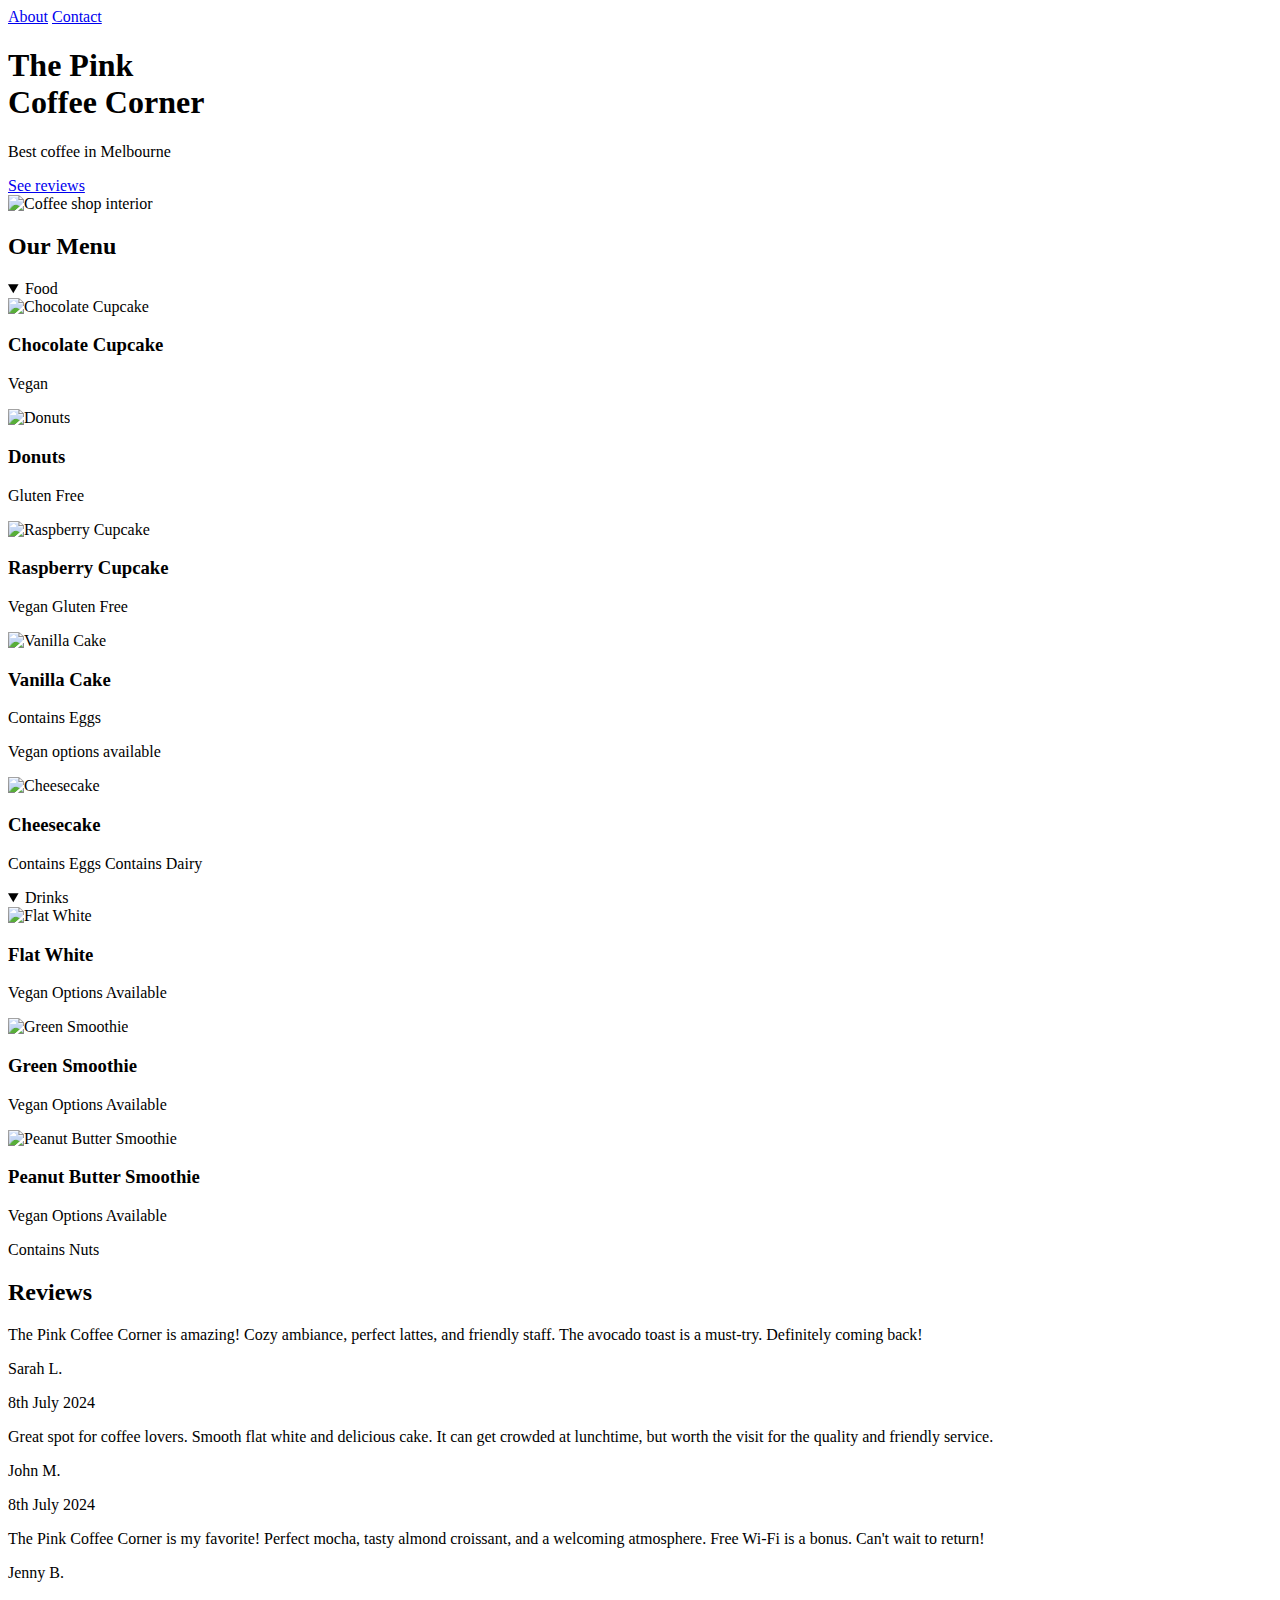
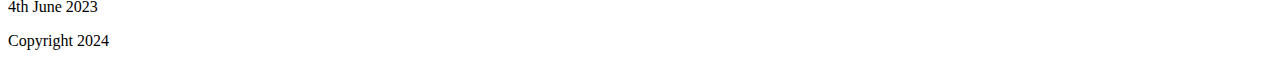
==== index.html @ a11b8ed1 "tpcc" ====
<!DOCTYPE html>
<html lang="en">
<head>
    <meta charset="UTF-8">
    <meta name="viewport" content="width=device-width, initial-scale=1.0">
    <title>The Pink Coffee Corner</title>
    <link rel="stylesheet" href="./styles/style.css">
    <link href="./styles/fontawesome/css/fontawesome.css" rel="stylesheet" />
    <link href="./styles/fontawesome/css/brands.css" rel="stylesheet" />
    <link href="./styles/fontawesome/css/solid.css" rel="stylesheet" />
</head>
<body>

    <nav class="navbar">
        <div class="navbar__logo">
            <a href="./index.html"><i class="fa-solid fa-mug-hot"></i></a>
        </div>
        <div class="navbar__links">
            <a href="./about.html">About</a>
            <a href="./contact.html">Contact</a>
        </div>
    </nav>

    <header class="header">
        <div class="header__content">
            <h1 class="header__title">The Pink <br> Coffee Corner</h1>
            <p class="header__subtitle">Best coffee in Melbourne</p>
            <a href="#reviews" class="header__button">See reviews</a>
        </div>
        <div class="header__image">
            <img src="./img/hero_image.jpg" alt="Coffee shop interior">
        </div>
    </header>

    <main>
        <section class="menu">
            <h2 class="menu__title">Our Menu</h2>

            <details open class="menu__section">
                <summary class="menu__section-title"><i class="fa-solid fa-chevron-down"></i> Food</summary>
                <div class="menu__grid">
                    <div class="menu__item">
                        <img src="./img/chocolate_cupcake.jpg" alt="Chocolate Cupcake">
                        <h3>Chocolate Cupcake</h3>
                        <p><i class="fa-solid fa-leaf"></i> Vegan</p>
                    </div>
                    <div class="menu__item">
                        <img src="./img/donuts.jpg" alt="Donuts">
                        <h3>Donuts</h3>
                        <p><i class="fa-solid fa-wheat-awn-circle-exclamation"></i> Gluten Free</p>
                    </div>
                    <div class="menu__item">
                        <img src="./img/raspberry_cupcake.jpg" alt="Raspberry Cupcake">
                        <h3>Raspberry Cupcake</h3>
                        <p><i class="fa-solid fa-leaf"></i> Vegan<i class="fa-solid fa-wheat-awn-circle-exclamation"></i> Gluten Free</p>
                    </div>
                    <div class="menu__item">
                         <img src="./img/vanilla_cake.jpg" alt="Vanilla Cake">
                        <h3>Vanilla Cake</h3>
                         <p><i class="fa-solid fa-egg"></i> Contains Eggs</p>
                         <p><i class="fa-solid fa-leaf"></i> Vegan options available</p>
                    </div>

                    <div class="menu__item">
                        <img src="./img/cheesecake.jpg" alt="Cheesecake">
                        <h3>Cheesecake</h3>
                        <p><i class="fa-solid fa-egg"></i> Contains Eggs <i class="fa-solid fa-cow"></i> Contains Dairy</p>
                    </div>
                </div>
            </details>

            <details open class="menu__section">
                <summary class="menu__section-title"><i class="fa-solid fa-chevron-down"></i> Drinks</summary>
                <div class="menu__grid">
                    <div class="menu__item">
                        <img src="./img/coffee.jpg" alt="Flat White">
                        <h3>Flat White</h3>
                        <p><i class="fa-solid fa-leaf"></i> Vegan Options Available</p>
                    </div>
                    <div class="menu__item">
                        <img src="./img/green_smoothie.jpg" alt="Green Smoothie">
                        <h3>Green Smoothie</h3>
                        <p><i class="fa-solid fa-leaf"></i> Vegan Options Available</p>
                    </div>
                    <div class="menu__item">
                        <img src="./img/peanut_smoothie.jpg" alt="Peanut Butter Smoothie">
                        <h3>Peanut Butter Smoothie</h3>
                        <p><i class="fa-solid fa-leaf"></i> Vegan Options Available</p>
                        <p><i class="fa-solid fa-hand-dots"></i> Contains Nuts</p>
                    </div>
                </div>
            </details>
        </section>

        <section class="reviews" id="reviews">
            <h2 class="reviews__title">Reviews</h2>
            <div class="reviews__container">
                <div class="reviews__item">
                    <p><i class="fa-solid fa-quote-left"></i> The Pink Coffee Corner is amazing! Cozy ambiance, perfect lattes, and friendly staff. The avocado toast is a must-try. Definitely coming back! <i class="fa-solid fa-quote-right"></i></p>
                    <div class="review-data">
                    <p class="reviews__author">Sarah L.</p>
                    <p class="reviews__author">8th July 2024</p>
                    </div>
                </div>
                <div class="reviews__item">
                    <p><i class="fa-solid fa-quote-left"></i> Great spot for coffee lovers. Smooth flat white and delicious cake. It can get crowded at lunchtime, but worth the visit for the quality and friendly service. <i class="fa-solid fa-quote-right"></i></p>
                    <div class="review-data">
                    <p class="reviews__author">John M.</p>
                    <p class="reviews__author">8th July 2024</p>
                    </div>
                </div>
                <div class="reviews__item">
                    <p><i class="fa-solid fa-quote-left"></i> The Pink Coffee Corner is my favorite! Perfect mocha, tasty almond croissant, and a welcoming atmosphere. Free Wi-Fi is a bonus. Can't wait to return! <i class="fa-solid fa-quote-right"></i></p>
                    <div class="review-data">
                    <p class="reviews__author">Jenny B.</p>
                    <p class="reviews__author">4th June 2023</p>
                    </div>
                </div>
            </div>
        </section>
    </main>

    <footer class="footer">
        <div>
        <a href="./index.html"><i class="fa-solid fa-mug-hot"></i></a>
        <p>Copyright 2024</p>
        </div>
        <a href="https://www.instagram.com"><i class="fa-brands fa-square-instagram"></i></a>
    </footer>

</body>
</html>
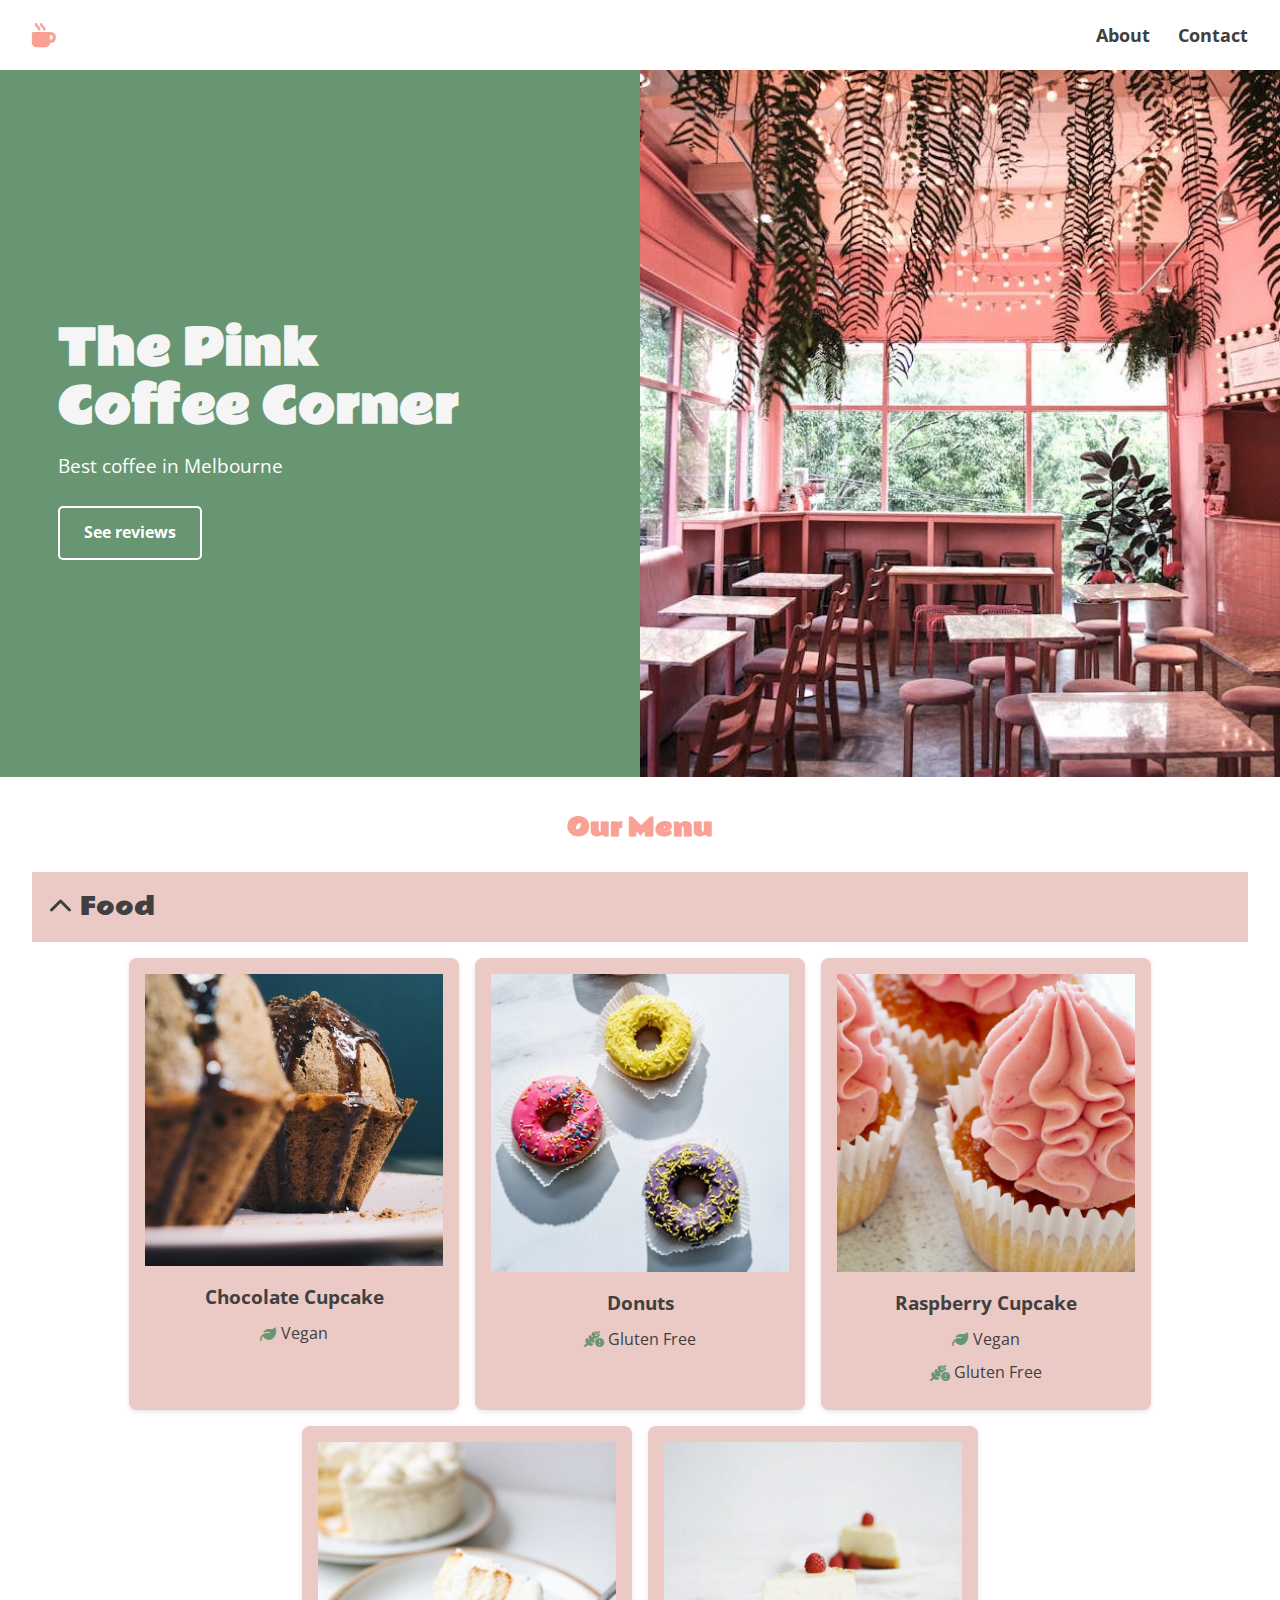
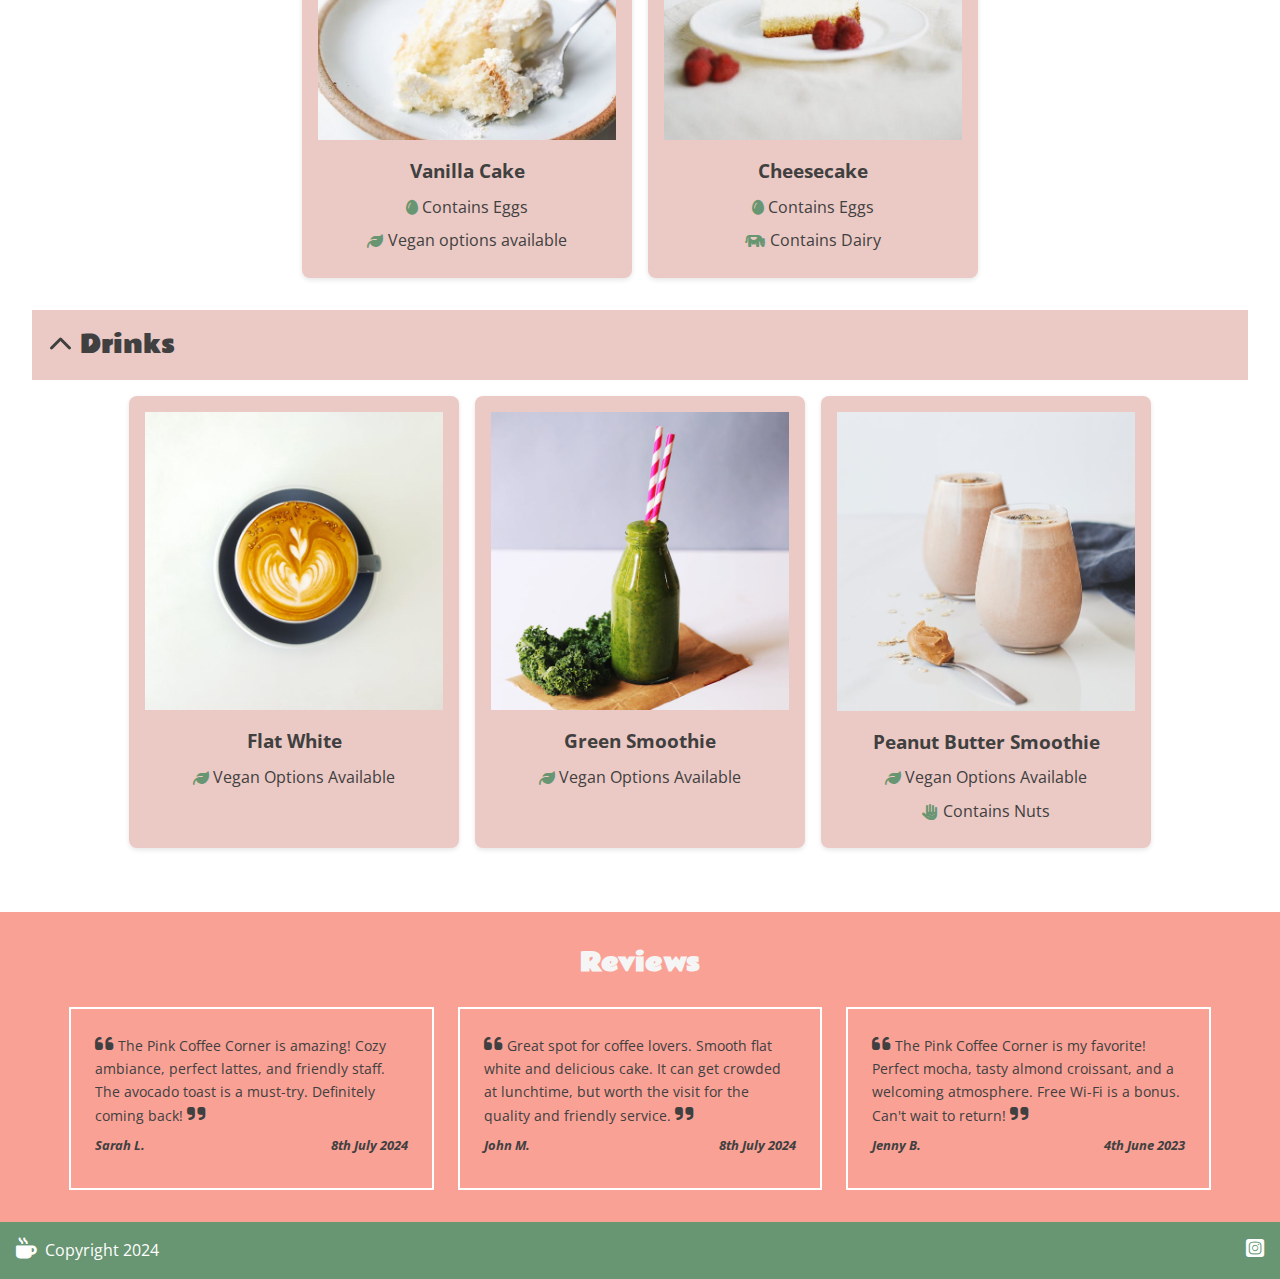
==== commit 011c9031: "tpcc" ====
--- a/index.html
+++ b/index.html
@@ -4,10 +4,16 @@
     <meta charset="UTF-8">
     <meta name="viewport" content="width=device-width, initial-scale=1.0">
     <title>The Pink Coffee Corner</title>
+    <link rel="icon" type="image/x-icon" href="./img/favicon.ico">
     <link rel="stylesheet" href="./styles/style.css">
     <link href="./styles/fontawesome/css/fontawesome.css" rel="stylesheet" />
     <link href="./styles/fontawesome/css/brands.css" rel="stylesheet" />
     <link href="./styles/fontawesome/css/solid.css" rel="stylesheet" />
+    <script>(function(w,d,s,l,i){w[l]=w[l]||[];w[l].push({'gtm.start':
+    new Date().getTime(),event:'gtm.js'});var f=d.getElementsByTagName(s)[0],
+    j=d.createElement(s),dl=l!='dataLayer'?'&l='+l:'';j.async=true;j.src=
+    'https://www.googletagmanager.com/gtm.js?id='+i+dl;f.parentNode.insertBefore(j,f);
+    })(window,document,'script','dataLayer','GTM-TVP668D');</script>
 </head>
 <body>
 
@@ -52,7 +58,8 @@
                     <div class="menu__item">
                         <img src="./img/raspberry_cupcake.jpg" alt="Raspberry Cupcake">
                         <h3>Raspberry Cupcake</h3>
-                        <p><i class="fa-solid fa-leaf"></i> Vegan<i class="fa-solid fa-wheat-awn-circle-exclamation"></i> Gluten Free</p>
+                        <p><i class="fa-solid fa-leaf"></i> Vegan</p>
+                        <p><i class="fa-solid fa-wheat-awn-circle-exclamation"></i> Gluten Free</p>
                     </div>
                     <div class="menu__item">
                          <img src="./img/vanilla_cake.jpg" alt="Vanilla Cake">
@@ -64,7 +71,8 @@
                     <div class="menu__item">
                         <img src="./img/cheesecake.jpg" alt="Cheesecake">
                         <h3>Cheesecake</h3>
-                        <p><i class="fa-solid fa-egg"></i> Contains Eggs <i class="fa-solid fa-cow"></i> Contains Dairy</p>
+                        <p><i class="fa-solid fa-egg"></i> Contains Eggs</p>
+                        <p><i class="fa-solid fa-cow"></i> Contains Dairy</p>
                     </div>
                 </div>
             </details>
--- a/styles/style.css
+++ b/styles/style.css
@@ -0,0 +1,600 @@
+@import url("https://fonts.googleapis.com/css2?family=Open+Sans:ital,wght@0,400;0,700;1,700&family=Rammetto+One&display=swap");
+body {
+  font-family: "Open Sans", sans-serif;
+  color: #404040;
+  line-height: 1.6;
+}
+
+/*! normalize.css v8.0.1 | MIT License | github.com/necolas/normalize.css */
+/* Document
+   ========================================================================== */
+/**
+ * 1. Correct the line height in all browsers.
+ * 2. Prevent adjustments of font size after orientation changes in iOS.
+ */
+* {
+  box-sizing: border-box;
+  margin: 0;
+  padding: 0;
+}
+
+html {
+  line-height: 1.15; /* 1 */
+  -webkit-text-size-adjust: 100%; /* 2 */
+}
+
+/* Sections
+   ========================================================================== */
+/**
+ * Remove the margin in all browsers.
+ */
+body {
+  margin: 0;
+  display: flex;
+  flex-direction: column;
+  min-height: 100vh;
+}
+
+/**
+ * Render the `main` element consistently in IE.
+ */
+main {
+  display: block;
+  flex: 1;
+}
+
+/**
+ * Correct the font size and margin on `h1` elements within `section` and
+ * `article` contexts in Chrome, Firefox, and Safari.
+ */
+h1 {
+  font-size: 2em;
+  margin: 0.67em 0;
+}
+
+/* Grouping content
+   ========================================================================== */
+/**
+ * 1. Add the correct box sizing in Firefox.
+ * 2. Show the overflow in Edge and IE.
+ */
+hr {
+  box-sizing: content-box; /* 1 */
+  height: 0; /* 1 */
+  overflow: visible; /* 2 */
+}
+
+/**
+ * 1. Correct the inheritance and scaling of font size in all browsers.
+ * 2. Correct the odd `em` font sizing in all browsers.
+ */
+pre {
+  font-family: monospace, monospace; /* 1 */
+  font-size: 1em; /* 2 */
+}
+
+/* Text-level semantics
+   ========================================================================== */
+/**
+ * Remove the gray background on active links in IE 10.
+ */
+a {
+  background-color: transparent;
+}
+
+/**
+ * 1. Remove the bottom border in Chrome 57-
+ * 2. Add the correct text decoration in Chrome, Edge, IE, Opera, and Safari.
+ */
+abbr[title] {
+  border-bottom: none; /* 1 */
+  text-decoration: underline; /* 2 */
+  text-decoration: underline dotted; /* 2 */
+}
+
+/**
+ * Add the correct font weight in Chrome, Edge, and Safari.
+ */
+b,
+strong {
+  font-weight: bolder;
+}
+
+/**
+ * 1. Correct the inheritance and scaling of font size in all browsers.
+ * 2. Correct the odd `em` font sizing in all browsers.
+ */
+code,
+kbd,
+samp {
+  font-family: monospace, monospace; /* 1 */
+  font-size: 1em; /* 2 */
+}
+
+/**
+ * Add the correct font size in all browsers.
+ */
+small {
+  font-size: 80%;
+}
+
+/**
+ * Prevent `sub` and `sup` elements from affecting the line height in
+ * all browsers.
+ */
+sub,
+sup {
+  font-size: 75%;
+  line-height: 0;
+  position: relative;
+  vertical-align: baseline;
+}
+
+sub {
+  bottom: -0.25em;
+}
+
+sup {
+  top: -0.5em;
+}
+
+/* Embedded content
+   ========================================================================== */
+/**
+ * Remove the border on images inside links in IE 10.
+ */
+img {
+  border-style: none;
+}
+
+/* Forms
+   ========================================================================== */
+/**
+ * 1. Change the font styles in all browsers.
+ * 2. Remove the margin in Firefox and Safari.
+ */
+button,
+input,
+optgroup,
+select,
+textarea {
+  font-family: inherit; /* 1 */
+  font-size: 100%; /* 1 */
+  line-height: 1.15; /* 1 */
+  margin: 0; /* 2 */
+}
+
+/**
+ * Show the overflow in IE.
+ * 1. Show the overflow in Edge.
+ */
+button,
+input { /* 1 */
+  overflow: visible;
+}
+
+/**
+ * Remove the inheritance of text transform in Edge, Firefox, and IE.
+ * 1. Remove the inheritance of text transform in Firefox.
+ */
+button,
+select { /* 1 */
+  text-transform: none;
+}
+
+/**
+ * Correct the inability to style clickable types in iOS and Safari.
+ */
+button,
+[type=button],
+[type=reset],
+[type=submit] {
+  -webkit-appearance: button;
+}
+
+/**
+ * Remove the inner border and padding in Firefox.
+ */
+button::-moz-focus-inner,
+[type=button]::-moz-focus-inner,
+[type=reset]::-moz-focus-inner,
+[type=submit]::-moz-focus-inner {
+  border-style: none;
+  padding: 0;
+}
+
+/**
+ * Restore the focus styles unset by the previous rule.
+ */
+button:-moz-focusring,
+[type=button]:-moz-focusring,
+[type=reset]:-moz-focusring,
+[type=submit]:-moz-focusring {
+  outline: 1px dotted ButtonText;
+}
+
+/**
+ * Correct the padding in Firefox.
+ */
+fieldset {
+  padding: 0.35em 0.75em 0.625em;
+}
+
+/**
+ * 1. Correct the text wrapping in Edge and IE.
+ * 2. Correct the color inheritance from `fieldset` elements in IE.
+ * 3. Remove the padding so developers are not caught out when they zero out
+ *    `fieldset` elements in all browsers.
+ */
+legend {
+  box-sizing: border-box; /* 1 */
+  color: inherit; /* 2 */
+  display: table; /* 1 */
+  max-width: 100%; /* 1 */
+  padding: 0; /* 3 */
+  white-space: normal; /* 1 */
+}
+
+/**
+ * Add the correct vertical alignment in Chrome, Firefox, and Opera.
+ */
+progress {
+  vertical-align: baseline;
+}
+
+/**
+ * Remove the default vertical scrollbar in IE 10+.
+ */
+textarea {
+  overflow: auto;
+}
+
+/**
+ * 1. Add the correct box sizing in IE 10.
+ * 2. Remove the padding in IE 10.
+ */
+[type=checkbox],
+[type=radio] {
+  box-sizing: border-box; /* 1 */
+  padding: 0; /* 2 */
+}
+
+/**
+ * Correct the cursor style of increment and decrement buttons in Chrome.
+ */
+[type=number]::-webkit-inner-spin-button,
+[type=number]::-webkit-outer-spin-button {
+  height: auto;
+}
+
+/**
+ * 1. Correct the odd appearance in Chrome and Safari.
+ * 2. Correct the outline style in Safari.
+ */
+[type=search] {
+  -webkit-appearance: textfield; /* 1 */
+  outline-offset: -2px; /* 2 */
+}
+
+/**
+ * Remove the inner padding in Chrome and Safari on macOS.
+ */
+[type=search]::-webkit-search-decoration {
+  -webkit-appearance: none;
+}
+
+/**
+ * 1. Correct the inability to style clickable types in iOS and Safari.
+ * 2. Change font properties to `inherit` in Safari.
+ */
+::-webkit-file-upload-button {
+  -webkit-appearance: button; /* 1 */
+  font: inherit; /* 2 */
+}
+
+/* Interactive
+   ========================================================================== */
+/*
+ * Add the correct display in Edge, IE 10+, and Firefox.
+ */
+details {
+  display: block;
+}
+
+/*
+ * Add the correct display in all browsers.
+ */
+summary {
+  display: list-item;
+}
+
+/* Misc
+   ========================================================================== */
+/**
+ * Add the correct display in IE 10+.
+ */
+template {
+  display: none;
+}
+
+/**
+ * Add the correct display in IE 10.
+ */
+[hidden] {
+  display: none;
+}
+
+a {
+  text-decoration: none;
+  color: inherit;
+}
+
+img {
+  max-width: 100%;
+  height: auto;
+  display: block;
+}
+
+.navbar {
+  display: flex;
+  justify-content: center;
+  align-items: center;
+  position: sticky;
+  top: 0;
+  background-color: white;
+  padding: 1rem 2rem;
+  justify-content: space-between;
+}
+.navbar__logo {
+  font-size: 1.5rem;
+  color: #FAA196;
+}
+.navbar__links a {
+  margin-left: 1.5rem;
+  font-size: 1.1rem;
+  font-weight: bold;
+}
+.navbar__links a:hover {
+  color: #FAA196;
+}
+
+.header {
+  display: flex;
+  flex-wrap: wrap;
+  color: white;
+  min-height: 400px;
+}
+.header__content {
+  flex: 0 0 50%;
+  max-height: 85vh;
+  min-width: 300px;
+  padding: 2rem;
+  padding-left: 4.5vw;
+  background-color: #689572;
+  display: flex;
+  flex-direction: column;
+  justify-content: center;
+  align-items: flex-start;
+}
+@media (max-width: 768px) {
+  .header__content {
+    background-color: rgba(104, 149, 114, 0.8);
+    align-items: center;
+    text-align: center;
+    flex-basis: 100%;
+  }
+}
+@media (max-width: 360px) {
+  .header__content {
+    min-width: 0;
+    padding: 0;
+  }
+}
+.header__title {
+  font-family: "Rammetto One", cursive;
+  font-size: 3rem;
+  margin-bottom: 1rem;
+  line-height: 1.2;
+  color: whitesmoke;
+}
+.header__subtitle {
+  font-size: 1.2rem;
+  margin-bottom: 1.5rem;
+}
+.header__button {
+  background-color: #689572;
+  color: white;
+  padding: 0.75rem 1.5rem;
+  border-radius: 5px;
+  font-weight: bold;
+  display: inline-block;
+  border: 2px solid white;
+  text-align: center;
+}
+.header__button:hover {
+  background-color: #82A289;
+}
+.header__image {
+  flex: 0 0 50%;
+  max-height: 85vh;
+  min-width: 300px;
+  overflow: hidden;
+}
+.header__image img {
+  width: 100%;
+  height: 100%;
+  object-fit: cover;
+  object-position: bottom;
+}
+@media (max-width: 768px) {
+  .header__image {
+    display: none;
+  }
+}
+@media (max-width: 768px) {
+  .header {
+    background-image: url("../img/hero_image.jpg");
+    background-size: cover;
+    background-position: center;
+    padding: 2rem;
+  }
+}
+@media (max-width: 360px) {
+  .header {
+    padding: 0;
+  }
+}
+
+.menu {
+  max-width: 1280px;
+  padding: 2rem;
+  margin: 0 auto;
+}
+.menu__title {
+  font-family: "Rammetto One", cursive;
+  color: #404040;
+  text-align: center;
+  margin-bottom: 1.5rem;
+  color: #FAA196;
+}
+.menu__section {
+  margin-bottom: 1rem;
+}
+.menu__section[open] .menu__section-title i {
+  transform: rotate(180deg);
+}
+.menu__section-title {
+  font-family: "Rammetto One", cursive;
+  font-size: 1.5rem;
+  padding: 1rem;
+  cursor: pointer;
+  background-color: #EBC9C4;
+  display: flex;
+  align-items: center;
+}
+.menu__section-title i {
+  margin-right: 0.5rem;
+}
+.menu__grid {
+  display: flex;
+  justify-content: center;
+  flex-wrap: wrap;
+  gap: 1rem;
+  padding: 1rem;
+}
+.menu__item {
+  flex: 0 1 auto;
+  max-width: 330px;
+  background-color: #EBC9C4;
+  border-radius: 8px;
+  overflow: hidden;
+  box-shadow: 0 2px 5px rgba(0, 0, 0, 0.1);
+  padding: 1rem;
+  display: flex;
+  flex-direction: column;
+  align-items: center;
+}
+@media (max-width: 768px) {
+  .menu__item {
+    width: 48%;
+    max-width: 450px;
+  }
+}
+@media (max-width: 480px) {
+  .menu__item {
+    flex: 1 1 100%;
+    max-width: 100%;
+  }
+}
+.menu__item h3 {
+  font-size: 1.2rem;
+  padding: 0.5rem;
+  text-align: center;
+}
+.menu__item p {
+  text-align: left;
+  padding-bottom: 0.5rem;
+  display: flex;
+  align-items: center;
+}
+.menu__item p i {
+  margin-right: 0.3rem;
+  color: #689572;
+}
+.menu__item img {
+  width: 100%;
+  display: block;
+  margin-bottom: 0.5rem;
+}
+
+.reviews {
+  padding: 2rem;
+  background-color: #FAA196;
+}
+.reviews__title {
+  font-family: "Rammetto One", cursive;
+  color: #404040;
+  text-align: center;
+  margin-bottom: 1.5rem;
+  color: whitesmoke;
+}
+.reviews__container {
+  display: flex;
+  justify-content: center;
+  flex-wrap: wrap;
+  gap: 1.5rem;
+}
+@media (max-width: 768px) {
+  .reviews__container {
+    flex-direction: column;
+  }
+}
+.reviews__item {
+  flex-basis: 30%;
+  background-color: #FAA196;
+  padding: 1.5rem;
+  border: 2px solid white;
+}
+.reviews__item p {
+  margin-bottom: 0.5rem;
+  font-size: 0.9rem;
+}
+.reviews__item i {
+  font-size: 1.3rem;
+}
+.reviews__author {
+  font-style: italic;
+  color: #404040;
+  font-weight: bold;
+  font-size: 0.8rem !important;
+}
+.reviews__date {
+  font-style: italic;
+  color: #404040;
+  font-size: 0.8rem !important;
+  margin-bottom: 0;
+}
+.reviews .review-data {
+  display: flex;
+  justify-content: space-between;
+  align-items: center;
+}
+
+.footer {
+  display: flex;
+  align-items: center;
+  padding: 1rem;
+  background-color: #689572;
+  color: white;
+  justify-content: space-between;
+}
+.footer i {
+  font-size: 1.3rem;
+}
+.footer div {
+  display: flex;
+  align-items: center;
+  gap: 0.5rem;
+}
+
+/*# sourceMappingURL=style.css.map */
--- a/styles/fontawesome/css/brands.css
+++ b/styles/fontawesome/css/brands.css
@@ -0,0 +1,1609 @@
+/*!
+ * Font Awesome Free 6.7.2 by @fontawesome - https://fontawesome.com
+ * License - https://fontawesome.com/license/free (Icons: CC BY 4.0, Fonts: SIL OFL 1.1, Code: MIT License)
+ * Copyright 2024 Fonticons, Inc.
+ */
+:root, :host {
+  --fa-style-family-brands: 'Font Awesome 6 Brands';
+  --fa-font-brands: normal 400 1em/1 'Font Awesome 6 Brands'; }
+
+@font-face {
+  font-family: 'Font Awesome 6 Brands';
+  font-style: normal;
+  font-weight: 400;
+  font-display: block;
+  src: url("../webfonts/fa-brands-400.woff2") format("woff2"), url("../webfonts/fa-brands-400.ttf") format("truetype"); }
+
+.fab,
+.fa-brands {
+  font-weight: 400; }
+
+.fa-monero {
+  --fa: "\f3d0"; }
+
+.fa-hooli {
+  --fa: "\f427"; }
+
+.fa-yelp {
+  --fa: "\f1e9"; }
+
+.fa-cc-visa {
+  --fa: "\f1f0"; }
+
+.fa-lastfm {
+  --fa: "\f202"; }
+
+.fa-shopware {
+  --fa: "\f5b5"; }
+
+.fa-creative-commons-nc {
+  --fa: "\f4e8"; }
+
+.fa-aws {
+  --fa: "\f375"; }
+
+.fa-redhat {
+  --fa: "\f7bc"; }
+
+.fa-yoast {
+  --fa: "\f2b1"; }
+
+.fa-cloudflare {
+  --fa: "\e07d"; }
+
+.fa-ups {
+  --fa: "\f7e0"; }
+
+.fa-pixiv {
+  --fa: "\e640"; }
+
+.fa-wpexplorer {
+  --fa: "\f2de"; }
+
+.fa-dyalog {
+  --fa: "\f399"; }
+
+.fa-bity {
+  --fa: "\f37a"; }
+
+.fa-stackpath {
+  --fa: "\f842"; }
+
+.fa-buysellads {
+  --fa: "\f20d"; }
+
+.fa-first-order {
+  --fa: "\f2b0"; }
+
+.fa-modx {
+  --fa: "\f285"; }
+
+.fa-guilded {
+  --fa: "\e07e"; }
+
+.fa-vnv {
+  --fa: "\f40b"; }
+
+.fa-square-js {
+  --fa: "\f3b9"; }
+
+.fa-js-square {
+  --fa: "\f3b9"; }
+
+.fa-microsoft {
+  --fa: "\f3ca"; }
+
+.fa-qq {
+  --fa: "\f1d6"; }
+
+.fa-orcid {
+  --fa: "\f8d2"; }
+
+.fa-java {
+  --fa: "\f4e4"; }
+
+.fa-invision {
+  --fa: "\f7b0"; }
+
+.fa-creative-commons-pd-alt {
+  --fa: "\f4ed"; }
+
+.fa-centercode {
+  --fa: "\f380"; }
+
+.fa-glide-g {
+  --fa: "\f2a6"; }
+
+.fa-drupal {
+  --fa: "\f1a9"; }
+
+.fa-jxl {
+  --fa: "\e67b"; }
+
+.fa-dart-lang {
+  --fa: "\e693"; }
+
+.fa-hire-a-helper {
+  --fa: "\f3b0"; }
+
+.fa-creative-commons-by {
+  --fa: "\f4e7"; }
+
+.fa-unity {
+  --fa: "\e049"; }
+
+.fa-whmcs {
+  --fa: "\f40d"; }
+
+.fa-rocketchat {
+  --fa: "\f3e8"; }
+
+.fa-vk {
+  --fa: "\f189"; }
+
+.fa-untappd {
+  --fa: "\f405"; }
+
+.fa-mailchimp {
+  --fa: "\f59e"; }
+
+.fa-css3-alt {
+  --fa: "\f38b"; }
+
+.fa-square-reddit {
+  --fa: "\f1a2"; }
+
+.fa-reddit-square {
+  --fa: "\f1a2"; }
+
+.fa-vimeo-v {
+  --fa: "\f27d"; }
+
+.fa-contao {
+  --fa: "\f26d"; }
+
+.fa-square-font-awesome {
+  --fa: "\e5ad"; }
+
+.fa-deskpro {
+  --fa: "\f38f"; }
+
+.fa-brave {
+  --fa: "\e63c"; }
+
+.fa-sistrix {
+  --fa: "\f3ee"; }
+
+.fa-square-instagram {
+  --fa: "\e055"; }
+
+.fa-instagram-square {
+  --fa: "\e055"; }
+
+.fa-battle-net {
+  --fa: "\f835"; }
+
+.fa-the-red-yeti {
+  --fa: "\f69d"; }
+
+.fa-square-hacker-news {
+  --fa: "\f3af"; }
+
+.fa-hacker-news-square {
+  --fa: "\f3af"; }
+
+.fa-edge {
+  --fa: "\f282"; }
+
+.fa-threads {
+  --fa: "\e618"; }
+
+.fa-napster {
+  --fa: "\f3d2"; }
+
+.fa-square-snapchat {
+  --fa: "\f2ad"; }
+
+.fa-snapchat-square {
+  --fa: "\f2ad"; }
+
+.fa-google-plus-g {
+  --fa: "\f0d5"; }
+
+.fa-artstation {
+  --fa: "\f77a"; }
+
+.fa-markdown {
+  --fa: "\f60f"; }
+
+.fa-sourcetree {
+  --fa: "\f7d3"; }
+
+.fa-google-plus {
+  --fa: "\f2b3"; }
+
+.fa-diaspora {
+  --fa: "\f791"; }
+
+.fa-foursquare {
+  --fa: "\f180"; }
+
+.fa-stack-overflow {
+  --fa: "\f16c"; }
+
+.fa-github-alt {
+  --fa: "\f113"; }
+
+.fa-phoenix-squadron {
+  --fa: "\f511"; }
+
+.fa-pagelines {
+  --fa: "\f18c"; }
+
+.fa-algolia {
+  --fa: "\f36c"; }
+
+.fa-red-river {
+  --fa: "\f3e3"; }
+
+.fa-creative-commons-sa {
+  --fa: "\f4ef"; }
+
+.fa-safari {
+  --fa: "\f267"; }
+
+.fa-google {
+  --fa: "\f1a0"; }
+
+.fa-square-font-awesome-stroke {
+  --fa: "\f35c"; }
+
+.fa-font-awesome-alt {
+  --fa: "\f35c"; }
+
+.fa-atlassian {
+  --fa: "\f77b"; }
+
+.fa-linkedin-in {
+  --fa: "\f0e1"; }
+
+.fa-digital-ocean {
+  --fa: "\f391"; }
+
+.fa-nimblr {
+  --fa: "\f5a8"; }
+
+.fa-chromecast {
+  --fa: "\f838"; }
+
+.fa-evernote {
+  --fa: "\f839"; }
+
+.fa-hacker-news {
+  --fa: "\f1d4"; }
+
+.fa-creative-commons-sampling {
+  --fa: "\f4f0"; }
+
+.fa-adversal {
+  --fa: "\f36a"; }
+
+.fa-creative-commons {
+  --fa: "\f25e"; }
+
+.fa-watchman-monitoring {
+  --fa: "\e087"; }
+
+.fa-fonticons {
+  --fa: "\f280"; }
+
+.fa-weixin {
+  --fa: "\f1d7"; }
+
+.fa-shirtsinbulk {
+  --fa: "\f214"; }
+
+.fa-codepen {
+  --fa: "\f1cb"; }
+
+.fa-git-alt {
+  --fa: "\f841"; }
+
+.fa-lyft {
+  --fa: "\f3c3"; }
+
+.fa-rev {
+  --fa: "\f5b2"; }
+
+.fa-windows {
+  --fa: "\f17a"; }
+
+.fa-wizards-of-the-coast {
+  --fa: "\f730"; }
+
+.fa-square-viadeo {
+  --fa: "\f2aa"; }
+
+.fa-viadeo-square {
+  --fa: "\f2aa"; }
+
+.fa-meetup {
+  --fa: "\f2e0"; }
+
+.fa-centos {
+  --fa: "\f789"; }
+
+.fa-adn {
+  --fa: "\f170"; }
+
+.fa-cloudsmith {
+  --fa: "\f384"; }
+
+.fa-opensuse {
+  --fa: "\e62b"; }
+
+.fa-pied-piper-alt {
+  --fa: "\f1a8"; }
+
+.fa-square-dribbble {
+  --fa: "\f397"; }
+
+.fa-dribbble-square {
+  --fa: "\f397"; }
+
+.fa-codiepie {
+  --fa: "\f284"; }
+
+.fa-node {
+  --fa: "\f419"; }
+
+.fa-mix {
+  --fa: "\f3cb"; }
+
+.fa-steam {
+  --fa: "\f1b6"; }
+
+.fa-cc-apple-pay {
+  --fa: "\f416"; }
+
+.fa-scribd {
+  --fa: "\f28a"; }
+
+.fa-debian {
+  --fa: "\e60b"; }
+
+.fa-openid {
+  --fa: "\f19b"; }
+
+.fa-instalod {
+  --fa: "\e081"; }
+
+.fa-files-pinwheel {
+  --fa: "\e69f"; }
+
+.fa-expeditedssl {
+  --fa: "\f23e"; }
+
+.fa-sellcast {
+  --fa: "\f2da"; }
+
+.fa-square-twitter {
+  --fa: "\f081"; }
+
+.fa-twitter-square {
+  --fa: "\f081"; }
+
+.fa-r-project {
+  --fa: "\f4f7"; }
+
+.fa-delicious {
+  --fa: "\f1a5"; }
+
+.fa-freebsd {
+  --fa: "\f3a4"; }
+
+.fa-vuejs {
+  --fa: "\f41f"; }
+
+.fa-accusoft {
+  --fa: "\f369"; }
+
+.fa-ioxhost {
+  --fa: "\f208"; }
+
+.fa-fonticons-fi {
+  --fa: "\f3a2"; }
+
+.fa-app-store {
+  --fa: "\f36f"; }
+
+.fa-cc-mastercard {
+  --fa: "\f1f1"; }
+
+.fa-itunes-note {
+  --fa: "\f3b5"; }
+
+.fa-golang {
+  --fa: "\e40f"; }
+
+.fa-kickstarter {
+  --fa: "\f3bb"; }
+
+.fa-square-kickstarter {
+  --fa: "\f3bb"; }
+
+.fa-grav {
+  --fa: "\f2d6"; }
+
+.fa-weibo {
+  --fa: "\f18a"; }
+
+.fa-uncharted {
+  --fa: "\e084"; }
+
+.fa-firstdraft {
+  --fa: "\f3a1"; }
+
+.fa-square-youtube {
+  --fa: "\f431"; }
+
+.fa-youtube-square {
+  --fa: "\f431"; }
+
+.fa-wikipedia-w {
+  --fa: "\f266"; }
+
+.fa-wpressr {
+  --fa: "\f3e4"; }
+
+.fa-rendact {
+  --fa: "\f3e4"; }
+
+.fa-angellist {
+  --fa: "\f209"; }
+
+.fa-galactic-republic {
+  --fa: "\f50c"; }
+
+.fa-nfc-directional {
+  --fa: "\e530"; }
+
+.fa-skype {
+  --fa: "\f17e"; }
+
+.fa-joget {
+  --fa: "\f3b7"; }
+
+.fa-fedora {
+  --fa: "\f798"; }
+
+.fa-stripe-s {
+  --fa: "\f42a"; }
+
+.fa-meta {
+  --fa: "\e49b"; }
+
+.fa-laravel {
+  --fa: "\f3bd"; }
+
+.fa-hotjar {
+  --fa: "\f3b1"; }
+
+.fa-bluetooth-b {
+  --fa: "\f294"; }
+
+.fa-square-letterboxd {
+  --fa: "\e62e"; }
+
+.fa-sticker-mule {
+  --fa: "\f3f7"; }
+
+.fa-creative-commons-zero {
+  --fa: "\f4f3"; }
+
+.fa-hips {
+  --fa: "\f452"; }
+
+.fa-css {
+  --fa: "\e6a2"; }
+
+.fa-behance {
+  --fa: "\f1b4"; }
+
+.fa-reddit {
+  --fa: "\f1a1"; }
+
+.fa-discord {
+  --fa: "\f392"; }
+
+.fa-chrome {
+  --fa: "\f268"; }
+
+.fa-app-store-ios {
+  --fa: "\f370"; }
+
+.fa-cc-discover {
+  --fa: "\f1f2"; }
+
+.fa-wpbeginner {
+  --fa: "\f297"; }
+
+.fa-confluence {
+  --fa: "\f78d"; }
+
+.fa-shoelace {
+  --fa: "\e60c"; }
+
+.fa-mdb {
+  --fa: "\f8ca"; }
+
+.fa-dochub {
+  --fa: "\f394"; }
+
+.fa-accessible-icon {
+  --fa: "\f368"; }
+
+.fa-ebay {
+  --fa: "\f4f4"; }
+
+.fa-amazon {
+  --fa: "\f270"; }
+
+.fa-unsplash {
+  --fa: "\e07c"; }
+
+.fa-yarn {
+  --fa: "\f7e3"; }
+
+.fa-square-steam {
+  --fa: "\f1b7"; }
+
+.fa-steam-square {
+  --fa: "\f1b7"; }
+
+.fa-500px {
+  --fa: "\f26e"; }
+
+.fa-square-vimeo {
+  --fa: "\f194"; }
+
+.fa-vimeo-square {
+  --fa: "\f194"; }
+
+.fa-asymmetrik {
+  --fa: "\f372"; }
+
+.fa-font-awesome {
+  --fa: "\f2b4"; }
+
+.fa-font-awesome-flag {
+  --fa: "\f2b4"; }
+
+.fa-font-awesome-logo-full {
+  --fa: "\f2b4"; }
+
+.fa-gratipay {
+  --fa: "\f184"; }
+
+.fa-apple {
+  --fa: "\f179"; }
+
+.fa-hive {
+  --fa: "\e07f"; }
+
+.fa-gitkraken {
+  --fa: "\f3a6"; }
+
+.fa-keybase {
+  --fa: "\f4f5"; }
+
+.fa-apple-pay {
+  --fa: "\f415"; }
+
+.fa-padlet {
+  --fa: "\e4a0"; }
+
+.fa-amazon-pay {
+  --fa: "\f42c"; }
+
+.fa-square-github {
+  --fa: "\f092"; }
+
+.fa-github-square {
+  --fa: "\f092"; }
+
+.fa-stumbleupon {
+  --fa: "\f1a4"; }
+
+.fa-fedex {
+  --fa: "\f797"; }
+
+.fa-phoenix-framework {
+  --fa: "\f3dc"; }
+
+.fa-shopify {
+  --fa: "\e057"; }
+
+.fa-neos {
+  --fa: "\f612"; }
+
+.fa-square-threads {
+  --fa: "\e619"; }
+
+.fa-hackerrank {
+  --fa: "\f5f7"; }
+
+.fa-researchgate {
+  --fa: "\f4f8"; }
+
+.fa-swift {
+  --fa: "\f8e1"; }
+
+.fa-angular {
+  --fa: "\f420"; }
+
+.fa-speakap {
+  --fa: "\f3f3"; }
+
+.fa-angrycreative {
+  --fa: "\f36e"; }
+
+.fa-y-combinator {
+  --fa: "\f23b"; }
+
+.fa-empire {
+  --fa: "\f1d1"; }
+
+.fa-envira {
+  --fa: "\f299"; }
+
+.fa-google-scholar {
+  --fa: "\e63b"; }
+
+.fa-square-gitlab {
+  --fa: "\e5ae"; }
+
+.fa-gitlab-square {
+  --fa: "\e5ae"; }
+
+.fa-studiovinari {
+  --fa: "\f3f8"; }
+
+.fa-pied-piper {
+  --fa: "\f2ae"; }
+
+.fa-wordpress {
+  --fa: "\f19a"; }
+
+.fa-product-hunt {
+  --fa: "\f288"; }
+
+.fa-firefox {
+  --fa: "\f269"; }
+
+.fa-linode {
+  --fa: "\f2b8"; }
+
+.fa-goodreads {
+  --fa: "\f3a8"; }
+
+.fa-square-odnoklassniki {
+  --fa: "\f264"; }
+
+.fa-odnoklassniki-square {
+  --fa: "\f264"; }
+
+.fa-jsfiddle {
+  --fa: "\f1cc"; }
+
+.fa-sith {
+  --fa: "\f512"; }
+
+.fa-themeisle {
+  --fa: "\f2b2"; }
+
+.fa-page4 {
+  --fa: "\f3d7"; }
+
+.fa-hashnode {
+  --fa: "\e499"; }
+
+.fa-react {
+  --fa: "\f41b"; }
+
+.fa-cc-paypal {
+  --fa: "\f1f4"; }
+
+.fa-squarespace {
+  --fa: "\f5be"; }
+
+.fa-cc-stripe {
+  --fa: "\f1f5"; }
+
+.fa-creative-commons-share {
+  --fa: "\f4f2"; }
+
+.fa-bitcoin {
+  --fa: "\f379"; }
+
+.fa-keycdn {
+  --fa: "\f3ba"; }
+
+.fa-opera {
+  --fa: "\f26a"; }
+
+.fa-itch-io {
+  --fa: "\f83a"; }
+
+.fa-umbraco {
+  --fa: "\f8e8"; }
+
+.fa-galactic-senate {
+  --fa: "\f50d"; }
+
+.fa-ubuntu {
+  --fa: "\f7df"; }
+
+.fa-draft2digital {
+  --fa: "\f396"; }
+
+.fa-stripe {
+  --fa: "\f429"; }
+
+.fa-houzz {
+  --fa: "\f27c"; }
+
+.fa-gg {
+  --fa: "\f260"; }
+
+.fa-dhl {
+  --fa: "\f790"; }
+
+.fa-square-pinterest {
+  --fa: "\f0d3"; }
+
+.fa-pinterest-square {
+  --fa: "\f0d3"; }
+
+.fa-xing {
+  --fa: "\f168"; }
+
+.fa-blackberry {
+  --fa: "\f37b"; }
+
+.fa-creative-commons-pd {
+  --fa: "\f4ec"; }
+
+.fa-playstation {
+  --fa: "\f3df"; }
+
+.fa-quinscape {
+  --fa: "\f459"; }
+
+.fa-less {
+  --fa: "\f41d"; }
+
+.fa-blogger-b {
+  --fa: "\f37d"; }
+
+.fa-opencart {
+  --fa: "\f23d"; }
+
+.fa-vine {
+  --fa: "\f1ca"; }
+
+.fa-signal-messenger {
+  --fa: "\e663"; }
+
+.fa-paypal {
+  --fa: "\f1ed"; }
+
+.fa-gitlab {
+  --fa: "\f296"; }
+
+.fa-typo3 {
+  --fa: "\f42b"; }
+
+.fa-reddit-alien {
+  --fa: "\f281"; }
+
+.fa-yahoo {
+  --fa: "\f19e"; }
+
+.fa-dailymotion {
+  --fa: "\e052"; }
+
+.fa-affiliatetheme {
+  --fa: "\f36b"; }
+
+.fa-pied-piper-pp {
+  --fa: "\f1a7"; }
+
+.fa-bootstrap {
+  --fa: "\f836"; }
+
+.fa-odnoklassniki {
+  --fa: "\f263"; }
+
+.fa-nfc-symbol {
+  --fa: "\e531"; }
+
+.fa-mintbit {
+  --fa: "\e62f"; }
+
+.fa-ethereum {
+  --fa: "\f42e"; }
+
+.fa-speaker-deck {
+  --fa: "\f83c"; }
+
+.fa-creative-commons-nc-eu {
+  --fa: "\f4e9"; }
+
+.fa-patreon {
+  --fa: "\f3d9"; }
+
+.fa-avianex {
+  --fa: "\f374"; }
+
+.fa-ello {
+  --fa: "\f5f1"; }
+
+.fa-gofore {
+  --fa: "\f3a7"; }
+
+.fa-bimobject {
+  --fa: "\f378"; }
+
+.fa-brave-reverse {
+  --fa: "\e63d"; }
+
+.fa-facebook-f {
+  --fa: "\f39e"; }
+
+.fa-square-google-plus {
+  --fa: "\f0d4"; }
+
+.fa-google-plus-square {
+  --fa: "\f0d4"; }
+
+.fa-web-awesome {
+  --fa: "\e682"; }
+
+.fa-mandalorian {
+  --fa: "\f50f"; }
+
+.fa-first-order-alt {
+  --fa: "\f50a"; }
+
+.fa-osi {
+  --fa: "\f41a"; }
+
+.fa-google-wallet {
+  --fa: "\f1ee"; }
+
+.fa-d-and-d-beyond {
+  --fa: "\f6ca"; }
+
+.fa-periscope {
+  --fa: "\f3da"; }
+
+.fa-fulcrum {
+  --fa: "\f50b"; }
+
+.fa-cloudscale {
+  --fa: "\f383"; }
+
+.fa-forumbee {
+  --fa: "\f211"; }
+
+.fa-mizuni {
+  --fa: "\f3cc"; }
+
+.fa-schlix {
+  --fa: "\f3ea"; }
+
+.fa-square-xing {
+  --fa: "\f169"; }
+
+.fa-xing-square {
+  --fa: "\f169"; }
+
+.fa-bandcamp {
+  --fa: "\f2d5"; }
+
+.fa-wpforms {
+  --fa: "\f298"; }
+
+.fa-cloudversify {
+  --fa: "\f385"; }
+
+.fa-usps {
+  --fa: "\f7e1"; }
+
+.fa-megaport {
+  --fa: "\f5a3"; }
+
+.fa-magento {
+  --fa: "\f3c4"; }
+
+.fa-spotify {
+  --fa: "\f1bc"; }
+
+.fa-optin-monster {
+  --fa: "\f23c"; }
+
+.fa-fly {
+  --fa: "\f417"; }
+
+.fa-square-bluesky {
+  --fa: "\e6a3"; }
+
+.fa-aviato {
+  --fa: "\f421"; }
+
+.fa-itunes {
+  --fa: "\f3b4"; }
+
+.fa-cuttlefish {
+  --fa: "\f38c"; }
+
+.fa-blogger {
+  --fa: "\f37c"; }
+
+.fa-flickr {
+  --fa: "\f16e"; }
+
+.fa-viber {
+  --fa: "\f409"; }
+
+.fa-soundcloud {
+  --fa: "\f1be"; }
+
+.fa-digg {
+  --fa: "\f1a6"; }
+
+.fa-tencent-weibo {
+  --fa: "\f1d5"; }
+
+.fa-letterboxd {
+  --fa: "\e62d"; }
+
+.fa-symfony {
+  --fa: "\f83d"; }
+
+.fa-maxcdn {
+  --fa: "\f136"; }
+
+.fa-etsy {
+  --fa: "\f2d7"; }
+
+.fa-facebook-messenger {
+  --fa: "\f39f"; }
+
+.fa-audible {
+  --fa: "\f373"; }
+
+.fa-think-peaks {
+  --fa: "\f731"; }
+
+.fa-bilibili {
+  --fa: "\e3d9"; }
+
+.fa-erlang {
+  --fa: "\f39d"; }
+
+.fa-x-twitter {
+  --fa: "\e61b"; }
+
+.fa-cotton-bureau {
+  --fa: "\f89e"; }
+
+.fa-dashcube {
+  --fa: "\f210"; }
+
+.fa-42-group {
+  --fa: "\e080"; }
+
+.fa-innosoft {
+  --fa: "\e080"; }
+
+.fa-stack-exchange {
+  --fa: "\f18d"; }
+
+.fa-elementor {
+  --fa: "\f430"; }
+
+.fa-square-pied-piper {
+  --fa: "\e01e"; }
+
+.fa-pied-piper-square {
+  --fa: "\e01e"; }
+
+.fa-creative-commons-nd {
+  --fa: "\f4eb"; }
+
+.fa-palfed {
+  --fa: "\f3d8"; }
+
+.fa-superpowers {
+  --fa: "\f2dd"; }
+
+.fa-resolving {
+  --fa: "\f3e7"; }
+
+.fa-xbox {
+  --fa: "\f412"; }
+
+.fa-square-web-awesome-stroke {
+  --fa: "\e684"; }
+
+.fa-searchengin {
+  --fa: "\f3eb"; }
+
+.fa-tiktok {
+  --fa: "\e07b"; }
+
+.fa-square-facebook {
+  --fa: "\f082"; }
+
+.fa-facebook-square {
+  --fa: "\f082"; }
+
+.fa-renren {
+  --fa: "\f18b"; }
+
+.fa-linux {
+  --fa: "\f17c"; }
+
+.fa-glide {
+  --fa: "\f2a5"; }
+
+.fa-linkedin {
+  --fa: "\f08c"; }
+
+.fa-hubspot {
+  --fa: "\f3b2"; }
+
+.fa-deploydog {
+  --fa: "\f38e"; }
+
+.fa-twitch {
+  --fa: "\f1e8"; }
+
+.fa-flutter {
+  --fa: "\e694"; }
+
+.fa-ravelry {
+  --fa: "\f2d9"; }
+
+.fa-mixer {
+  --fa: "\e056"; }
+
+.fa-square-lastfm {
+  --fa: "\f203"; }
+
+.fa-lastfm-square {
+  --fa: "\f203"; }
+
+.fa-vimeo {
+  --fa: "\f40a"; }
+
+.fa-mendeley {
+  --fa: "\f7b3"; }
+
+.fa-uniregistry {
+  --fa: "\f404"; }
+
+.fa-figma {
+  --fa: "\f799"; }
+
+.fa-creative-commons-remix {
+  --fa: "\f4ee"; }
+
+.fa-cc-amazon-pay {
+  --fa: "\f42d"; }
+
+.fa-dropbox {
+  --fa: "\f16b"; }
+
+.fa-instagram {
+  --fa: "\f16d"; }
+
+.fa-cmplid {
+  --fa: "\e360"; }
+
+.fa-upwork {
+  --fa: "\e641"; }
+
+.fa-facebook {
+  --fa: "\f09a"; }
+
+.fa-gripfire {
+  --fa: "\f3ac"; }
+
+.fa-jedi-order {
+  --fa: "\f50e"; }
+
+.fa-uikit {
+  --fa: "\f403"; }
+
+.fa-fort-awesome-alt {
+  --fa: "\f3a3"; }
+
+.fa-phabricator {
+  --fa: "\f3db"; }
+
+.fa-ussunnah {
+  --fa: "\f407"; }
+
+.fa-earlybirds {
+  --fa: "\f39a"; }
+
+.fa-trade-federation {
+  --fa: "\f513"; }
+
+.fa-autoprefixer {
+  --fa: "\f41c"; }
+
+.fa-whatsapp {
+  --fa: "\f232"; }
+
+.fa-square-upwork {
+  --fa: "\e67c"; }
+
+.fa-slideshare {
+  --fa: "\f1e7"; }
+
+.fa-google-play {
+  --fa: "\f3ab"; }
+
+.fa-viadeo {
+  --fa: "\f2a9"; }
+
+.fa-line {
+  --fa: "\f3c0"; }
+
+.fa-google-drive {
+  --fa: "\f3aa"; }
+
+.fa-servicestack {
+  --fa: "\f3ec"; }
+
+.fa-simplybuilt {
+  --fa: "\f215"; }
+
+.fa-bitbucket {
+  --fa: "\f171"; }
+
+.fa-imdb {
+  --fa: "\f2d8"; }
+
+.fa-deezer {
+  --fa: "\e077"; }
+
+.fa-raspberry-pi {
+  --fa: "\f7bb"; }
+
+.fa-jira {
+  --fa: "\f7b1"; }
+
+.fa-docker {
+  --fa: "\f395"; }
+
+.fa-screenpal {
+  --fa: "\e570"; }
+
+.fa-bluetooth {
+  --fa: "\f293"; }
+
+.fa-gitter {
+  --fa: "\f426"; }
+
+.fa-d-and-d {
+  --fa: "\f38d"; }
+
+.fa-microblog {
+  --fa: "\e01a"; }
+
+.fa-cc-diners-club {
+  --fa: "\f24c"; }
+
+.fa-gg-circle {
+  --fa: "\f261"; }
+
+.fa-pied-piper-hat {
+  --fa: "\f4e5"; }
+
+.fa-kickstarter-k {
+  --fa: "\f3bc"; }
+
+.fa-yandex {
+  --fa: "\f413"; }
+
+.fa-readme {
+  --fa: "\f4d5"; }
+
+.fa-html5 {
+  --fa: "\f13b"; }
+
+.fa-sellsy {
+  --fa: "\f213"; }
+
+.fa-square-web-awesome {
+  --fa: "\e683"; }
+
+.fa-sass {
+  --fa: "\f41e"; }
+
+.fa-wirsindhandwerk {
+  --fa: "\e2d0"; }
+
+.fa-wsh {
+  --fa: "\e2d0"; }
+
+.fa-buromobelexperte {
+  --fa: "\f37f"; }
+
+.fa-salesforce {
+  --fa: "\f83b"; }
+
+.fa-octopus-deploy {
+  --fa: "\e082"; }
+
+.fa-medapps {
+  --fa: "\f3c6"; }
+
+.fa-ns8 {
+  --fa: "\f3d5"; }
+
+.fa-pinterest-p {
+  --fa: "\f231"; }
+
+.fa-apper {
+  --fa: "\f371"; }
+
+.fa-fort-awesome {
+  --fa: "\f286"; }
+
+.fa-waze {
+  --fa: "\f83f"; }
+
+.fa-bluesky {
+  --fa: "\e671"; }
+
+.fa-cc-jcb {
+  --fa: "\f24b"; }
+
+.fa-snapchat {
+  --fa: "\f2ab"; }
+
+.fa-snapchat-ghost {
+  --fa: "\f2ab"; }
+
+.fa-fantasy-flight-games {
+  --fa: "\f6dc"; }
+
+.fa-rust {
+  --fa: "\e07a"; }
+
+.fa-wix {
+  --fa: "\f5cf"; }
+
+.fa-square-behance {
+  --fa: "\f1b5"; }
+
+.fa-behance-square {
+  --fa: "\f1b5"; }
+
+.fa-supple {
+  --fa: "\f3f9"; }
+
+.fa-webflow {
+  --fa: "\e65c"; }
+
+.fa-rebel {
+  --fa: "\f1d0"; }
+
+.fa-css3 {
+  --fa: "\f13c"; }
+
+.fa-staylinked {
+  --fa: "\f3f5"; }
+
+.fa-kaggle {
+  --fa: "\f5fa"; }
+
+.fa-space-awesome {
+  --fa: "\e5ac"; }
+
+.fa-deviantart {
+  --fa: "\f1bd"; }
+
+.fa-cpanel {
+  --fa: "\f388"; }
+
+.fa-goodreads-g {
+  --fa: "\f3a9"; }
+
+.fa-square-git {
+  --fa: "\f1d2"; }
+
+.fa-git-square {
+  --fa: "\f1d2"; }
+
+.fa-square-tumblr {
+  --fa: "\f174"; }
+
+.fa-tumblr-square {
+  --fa: "\f174"; }
+
+.fa-trello {
+  --fa: "\f181"; }
+
+.fa-creative-commons-nc-jp {
+  --fa: "\f4ea"; }
+
+.fa-get-pocket {
+  --fa: "\f265"; }
+
+.fa-perbyte {
+  --fa: "\e083"; }
+
+.fa-grunt {
+  --fa: "\f3ad"; }
+
+.fa-weebly {
+  --fa: "\f5cc"; }
+
+.fa-connectdevelop {
+  --fa: "\f20e"; }
+
+.fa-leanpub {
+  --fa: "\f212"; }
+
+.fa-black-tie {
+  --fa: "\f27e"; }
+
+.fa-themeco {
+  --fa: "\f5c6"; }
+
+.fa-python {
+  --fa: "\f3e2"; }
+
+.fa-android {
+  --fa: "\f17b"; }
+
+.fa-bots {
+  --fa: "\e340"; }
+
+.fa-free-code-camp {
+  --fa: "\f2c5"; }
+
+.fa-hornbill {
+  --fa: "\f592"; }
+
+.fa-js {
+  --fa: "\f3b8"; }
+
+.fa-ideal {
+  --fa: "\e013"; }
+
+.fa-git {
+  --fa: "\f1d3"; }
+
+.fa-dev {
+  --fa: "\f6cc"; }
+
+.fa-sketch {
+  --fa: "\f7c6"; }
+
+.fa-yandex-international {
+  --fa: "\f414"; }
+
+.fa-cc-amex {
+  --fa: "\f1f3"; }
+
+.fa-uber {
+  --fa: "\f402"; }
+
+.fa-github {
+  --fa: "\f09b"; }
+
+.fa-php {
+  --fa: "\f457"; }
+
+.fa-alipay {
+  --fa: "\f642"; }
+
+.fa-youtube {
+  --fa: "\f167"; }
+
+.fa-skyatlas {
+  --fa: "\f216"; }
+
+.fa-firefox-browser {
+  --fa: "\e007"; }
+
+.fa-replyd {
+  --fa: "\f3e6"; }
+
+.fa-suse {
+  --fa: "\f7d6"; }
+
+.fa-jenkins {
+  --fa: "\f3b6"; }
+
+.fa-twitter {
+  --fa: "\f099"; }
+
+.fa-rockrms {
+  --fa: "\f3e9"; }
+
+.fa-pinterest {
+  --fa: "\f0d2"; }
+
+.fa-buffer {
+  --fa: "\f837"; }
+
+.fa-npm {
+  --fa: "\f3d4"; }
+
+.fa-yammer {
+  --fa: "\f840"; }
+
+.fa-btc {
+  --fa: "\f15a"; }
+
+.fa-dribbble {
+  --fa: "\f17d"; }
+
+.fa-stumbleupon-circle {
+  --fa: "\f1a3"; }
+
+.fa-internet-explorer {
+  --fa: "\f26b"; }
+
+.fa-stubber {
+  --fa: "\e5c7"; }
+
+.fa-telegram {
+  --fa: "\f2c6"; }
+
+.fa-telegram-plane {
+  --fa: "\f2c6"; }
+
+.fa-old-republic {
+  --fa: "\f510"; }
+
+.fa-odysee {
+  --fa: "\e5c6"; }
+
+.fa-square-whatsapp {
+  --fa: "\f40c"; }
+
+.fa-whatsapp-square {
+  --fa: "\f40c"; }
+
+.fa-node-js {
+  --fa: "\f3d3"; }
+
+.fa-edge-legacy {
+  --fa: "\e078"; }
+
+.fa-slack {
+  --fa: "\f198"; }
+
+.fa-slack-hash {
+  --fa: "\f198"; }
+
+.fa-medrt {
+  --fa: "\f3c8"; }
+
+.fa-usb {
+  --fa: "\f287"; }
+
+.fa-tumblr {
+  --fa: "\f173"; }
+
+.fa-vaadin {
+  --fa: "\f408"; }
+
+.fa-quora {
+  --fa: "\f2c4"; }
+
+.fa-square-x-twitter {
+  --fa: "\e61a"; }
+
+.fa-reacteurope {
+  --fa: "\f75d"; }
+
+.fa-medium {
+  --fa: "\f23a"; }
+
+.fa-medium-m {
+  --fa: "\f23a"; }
+
+.fa-amilia {
+  --fa: "\f36d"; }
+
+.fa-mixcloud {
+  --fa: "\f289"; }
+
+.fa-flipboard {
+  --fa: "\f44d"; }
+
+.fa-viacoin {
+  --fa: "\f237"; }
+
+.fa-critical-role {
+  --fa: "\f6c9"; }
+
+.fa-sitrox {
+  --fa: "\e44a"; }
+
+.fa-discourse {
+  --fa: "\f393"; }
+
+.fa-joomla {
+  --fa: "\f1aa"; }
+
+.fa-mastodon {
+  --fa: "\f4f6"; }
+
+.fa-airbnb {
+  --fa: "\f834"; }
+
+.fa-wolf-pack-battalion {
+  --fa: "\f514"; }
+
+.fa-buy-n-large {
+  --fa: "\f8a6"; }
+
+.fa-gulp {
+  --fa: "\f3ae"; }
+
+.fa-creative-commons-sampling-plus {
+  --fa: "\f4f1"; }
+
+.fa-strava {
+  --fa: "\f428"; }
+
+.fa-ember {
+  --fa: "\f423"; }
+
+.fa-canadian-maple-leaf {
+  --fa: "\f785"; }
+
+.fa-teamspeak {
+  --fa: "\f4f9"; }
+
+.fa-pushed {
+  --fa: "\f3e1"; }
+
+.fa-wordpress-simple {
+  --fa: "\f411"; }
+
+.fa-nutritionix {
+  --fa: "\f3d6"; }
+
+.fa-wodu {
+  --fa: "\e088"; }
+
+.fa-google-pay {
+  --fa: "\e079"; }
+
+.fa-intercom {
+  --fa: "\f7af"; }
+
+.fa-zhihu {
+  --fa: "\f63f"; }
+
+.fa-korvue {
+  --fa: "\f42f"; }
+
+.fa-pix {
+  --fa: "\e43a"; }
+
+.fa-steam-symbol {
+  --fa: "\f3f6"; }
--- a/styles/fontawesome/css/solid.css
+++ b/styles/fontawesome/css/solid.css
@@ -0,0 +1,19 @@
+/*!
+ * Font Awesome Free 6.7.2 by @fontawesome - https://fontawesome.com
+ * License - https://fontawesome.com/license/free (Icons: CC BY 4.0, Fonts: SIL OFL 1.1, Code: MIT License)
+ * Copyright 2024 Fonticons, Inc.
+ */
+:root, :host {
+  --fa-style-family-classic: 'Font Awesome 6 Free';
+  --fa-font-solid: normal 900 1em/1 'Font Awesome 6 Free'; }
+
+@font-face {
+  font-family: 'Font Awesome 6 Free';
+  font-style: normal;
+  font-weight: 900;
+  font-display: block;
+  src: url("../webfonts/fa-solid-900.woff2") format("woff2"), url("../webfonts/fa-solid-900.ttf") format("truetype"); }
+
+.fas,
+.fa-solid {
+  font-weight: 900; }
